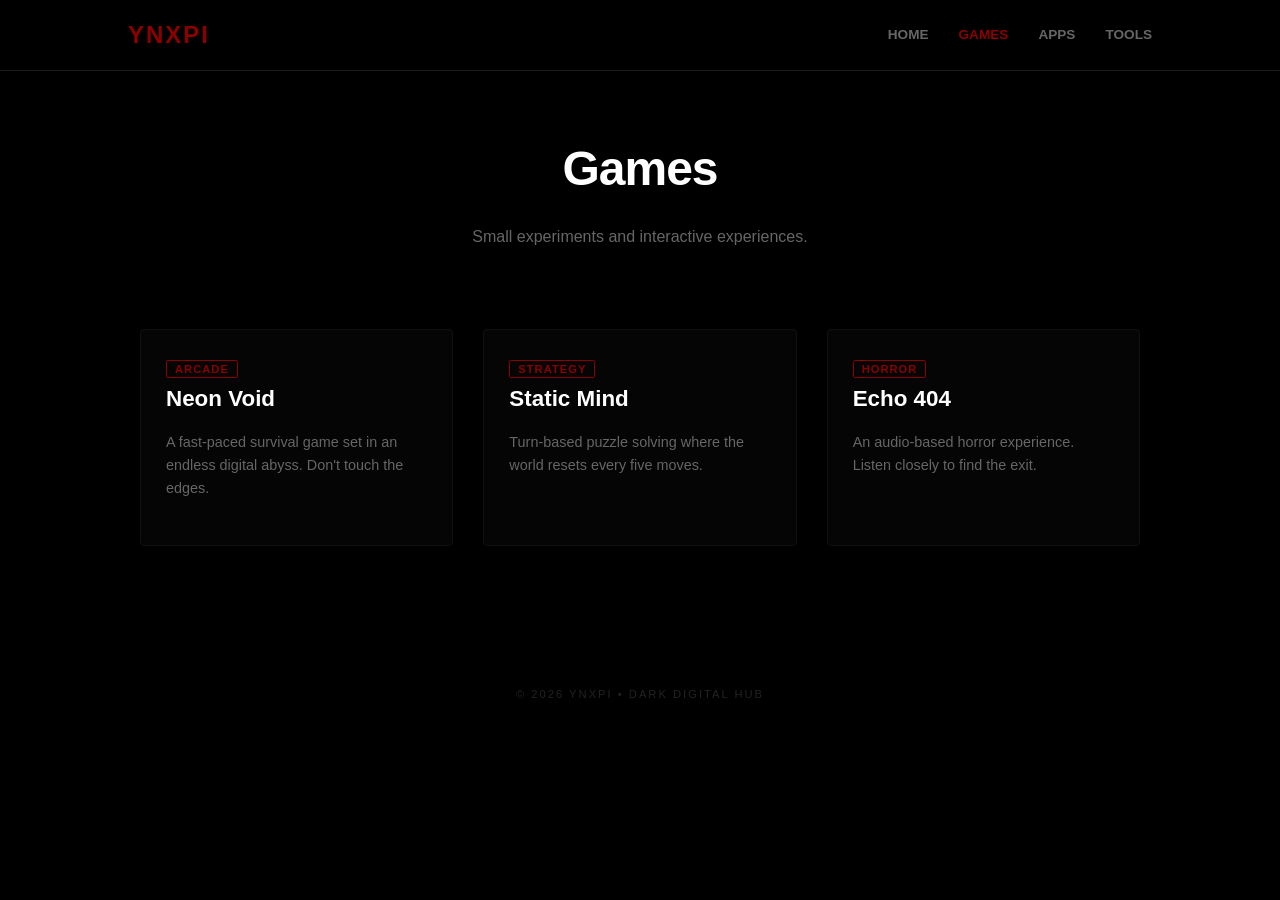
==== games.html @ 05c18042 "Create games.html" ====
<!DOCTYPE html>
<html lang="en">
<head>
    <meta charset="UTF-8">
    <meta name="viewport" content="width=device-width, initial-scale=1.0">
    <title>ynxpi | Games</title>
    <style>
        :root {
            --bg-black: #000000;
            --card-bg: #050505;
            --accent-red: #8b0000;
            --accent-bright: #ff0000;
            --text-main: #ffffff;
            --text-dim: #666666;
            --nav-height: 70px;
        }

        body {
            background-color: var(--bg-black);
            color: var(--text-main);
            font-family: 'Inter', -apple-system, sans-serif;
            margin: 0;
            line-height: 1.6;
        }

        /* Navigation */
        nav {
            height: var(--nav-height);
            background-color: rgba(0, 0, 0, 0.9);
            display: flex;
            align-items: center;
            justify-content: space-between;
            padding: 0 10%;
            position: sticky;
            top: 0;
            z-index: 1000;
            border-bottom: 1px solid #1a1a1a;
        }

        .logo {
            font-size: 1.5rem;
            font-weight: 800;
            letter-spacing: 2px;
            color: var(--accent-red);
            text-decoration: none;
            text-transform: uppercase;
        }

        .nav-links {
            display: flex;
            gap: 30px;
        }

        .nav-links a {
            color: var(--text-dim);
            text-decoration: none;
            font-size: 0.85rem;
            font-weight: 600;
            text-transform: uppercase;
            transition: 0.3s;
        }

        .nav-links a:hover, .nav-links a.active {
            color: var(--accent-red);
        }

        /* Container */
        .container {
            max-width: 1000px;
            margin: 60px auto;
            padding: 0 20px;
        }

        header {
            text-align: center;
            margin-bottom: 80px;
        }

        header h1 {
            font-size: 3rem;
            letter-spacing: -1px;
            margin-bottom: 10px;
        }

        header p {
            color: var(--text-dim);
        }

        /* Games Grid */
        .games-grid {
            display: grid;
            grid-template-columns: repeat(auto-fill, minmax(280px, 1fr));
            gap: 30px;
        }

        .game-card {
            background: var(--card-bg);
            border: 1px solid #111;
            padding: 25px;
            border-radius: 4px;
            transition: all 0.4s ease;
            position: relative;
            overflow: hidden;
            text-decoration: none;
            color: inherit;
        }

        /* The Red Glow Hover Effect */
        .game-card:hover {
            border-color: var(--accent-red);
            transform: translateY(-5px);
            box-shadow: 0 10px 30px rgba(139, 0, 0, 0.2);
        }

        .game-card h3 {
            margin: 0 0 10px 0;
            color: var(--text-main);
            font-size: 1.4rem;
        }

        .game-card p {
            color: var(--text-dim);
            font-size: 0.9rem;
            margin-bottom: 20px;
        }

        .tag {
            font-size: 0.7rem;
            text-transform: uppercase;
            color: var(--accent-red);
            font-weight: 800;
            letter-spacing: 1px;
            border: 1px solid var(--accent-red);
            padding: 2px 8px;
            border-radius: 2px;
        }

        footer {
            text-align: center;
            padding: 80px 0;
            color: #222;
            font-size: 0.7rem;
            letter-spacing: 2px;
        }
    </style>
</head>
<body>

    <nav>
        <a href="index.html" class="logo">ynxpi</a>
        <div class="nav-links">
            <a href="index.html">Home</a>
            <a href="games.html" class="active">Games</a>
            <a href="apps.html">Apps</a>
            <a href="tools.html">Tools</a>
        </div>
    </nav>

    <div class="container">
        <header>
            <h1>Games</h1>
            <p>Small experiments and interactive experiences.</p>
        </header>

        <div class="games-grid">
            <a href="#" class="game-card">
                <span class="tag">Arcade</span>
                <h3>Neon Void</h3>
                <p>A fast-paced survival game set in an endless digital abyss. Don't touch the edges.</p>
            </a>

            <a href="#" class="game-card">
                <span class="tag">Strategy</span>
                <h3>Static Mind</h3>
                <p>Turn-based puzzle solving where the world resets every five moves.</p>
            </a>

            <a href="#" class="game-card">
                <span class="tag">Horror</span>
                <h3>Echo 404</h3>
                <p>An audio-based horror experience. Listen closely to find the exit.</p>
            </a>
        </div>
    </div>

    <footer>
        &copy; 2026 YNXPI • DARK DIGITAL HUB
    </footer>

</body>
</html>
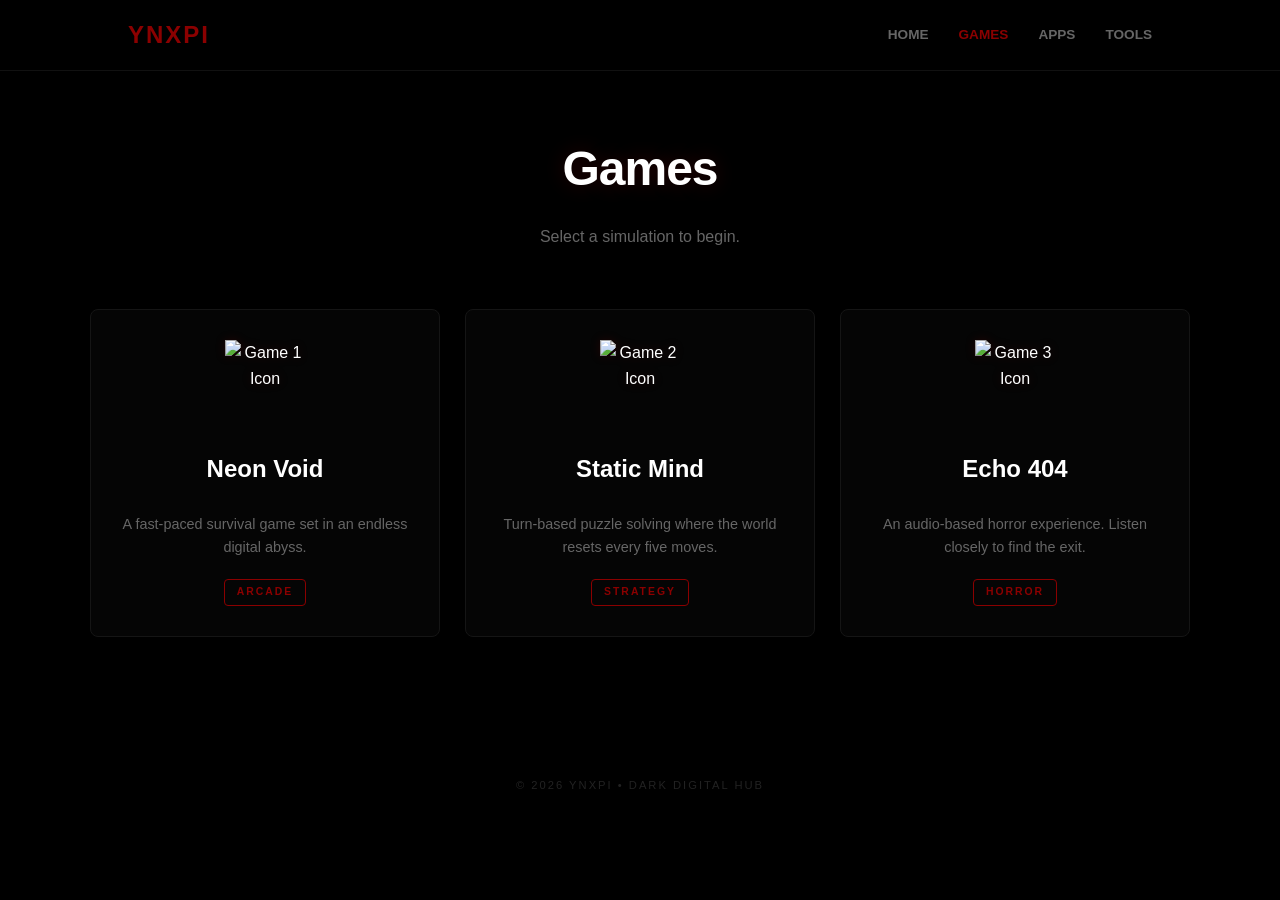
==== commit 23b50650: "Update games.html" ====
--- a/games.html
+++ b/games.html
@@ -9,7 +9,6 @@
             --bg-black: #000000;
             --card-bg: #050505;
             --accent-red: #8b0000;
-            --accent-bright: #ff0000;
             --text-main: #ffffff;
             --text-dim: #666666;
             --nav-height: 70px;
@@ -26,7 +25,7 @@
         /* Navigation */
         nav {
             height: var(--nav-height);
-            background-color: rgba(0, 0, 0, 0.9);
+            background-color: rgba(0, 0, 0, 0.95);
             display: flex;
             align-items: center;
             justify-content: space-between;
@@ -34,7 +33,7 @@
             position: sticky;
             top: 0;
             z-index: 1000;
-            border-bottom: 1px solid #1a1a1a;
+            border-bottom: 1px solid #111;
         }
 
         .logo {
@@ -64,75 +63,96 @@
             color: var(--accent-red);
         }
 
-        /* Container */
+        /* Main Container */
         .container {
-            max-width: 1000px;
+            max-width: 1100px;
             margin: 60px auto;
             padding: 0 20px;
         }
 
         header {
             text-align: center;
-            margin-bottom: 80px;
+            margin-bottom: 60px;
         }
 
         header h1 {
             font-size: 3rem;
+            font-weight: 900;
             letter-spacing: -1px;
-            margin-bottom: 10px;
+            margin: 0;
+            text-shadow: 0 0 20px rgba(139, 0, 0, 0.3);
         }
 
         header p {
             color: var(--text-dim);
+            font-weight: 300;
         }
 
         /* Games Grid */
         .games-grid {
             display: grid;
-            grid-template-columns: repeat(auto-fill, minmax(280px, 1fr));
-            gap: 30px;
+            grid-template-columns: repeat(auto-fill, minmax(300px, 1fr));
+            gap: 25px;
         }
 
         .game-card {
             background: var(--card-bg);
-            border: 1px solid #111;
-            padding: 25px;
-            border-radius: 4px;
-            transition: all 0.4s ease;
-            position: relative;
-            overflow: hidden;
+            border: 1px solid #151515;
+            padding: 30px;
+            border-radius: 8px;
             text-decoration: none;
             color: inherit;
-        }
-
-        /* The Red Glow Hover Effect */
+            transition: all 0.3s ease;
+            display: flex;
+            flex-direction: column;
+            align-items: center; /* Centers the icon and text */
+            text-align: center;
+        }
+
         .game-card:hover {
             border-color: var(--accent-red);
-            transform: translateY(-5px);
+            transform: translateY(-8px);
             box-shadow: 0 10px 30px rgba(139, 0, 0, 0.2);
+            background: #080808;
+        }
+
+        /* Game Icon Styling */
+        .game-icon {
+            width: 80px;
+            height: 80px;
+            margin-bottom: 20px;
+            object-fit: contain;
+            /* Optional: subtle red tint/glow for icons */
+            filter: drop-shadow(0 0 5px rgba(139, 0, 0, 0.2));
+            transition: filter 0.3s ease;
+        }
+
+        .game-card:hover .game-icon {
+            filter: drop-shadow(0 0 10px var(--accent-red));
         }
 
         .game-card h3 {
-            margin: 0 0 10px 0;
+            margin: 10px 0;
+            font-size: 1.5rem;
             color: var(--text-main);
-            font-size: 1.4rem;
         }
 
         .game-card p {
+            font-size: 0.9rem;
             color: var(--text-dim);
-            font-size: 0.9rem;
             margin-bottom: 20px;
+            flex-grow: 1; /* Pushes tags to the bottom */
         }
 
         .tag {
-            font-size: 0.7rem;
+            font-size: 0.65rem;
             text-transform: uppercase;
             color: var(--accent-red);
             font-weight: 800;
-            letter-spacing: 1px;
+            letter-spacing: 2px;
             border: 1px solid var(--accent-red);
-            padding: 2px 8px;
-            border-radius: 2px;
+            padding: 4px 12px;
+            border-radius: 4px;
         }
 
         footer {
@@ -159,27 +179,32 @@
     <div class="container">
         <header>
             <h1>Games</h1>
-            <p>Small experiments and interactive experiences.</p>
+            <p>Select a simulation to begin.</p>
         </header>
 
         <div class="games-grid">
-            <a href="#" class="game-card">
+            
+            <a href="game1/index.html" class="game-card">
+                <img src="icons/game1-icon.png" alt="Game 1 Icon" class="game-icon">
+                <h3>Neon Void</h3>
+                <p>A fast-paced survival game set in an endless digital abyss.</p>
                 <span class="tag">Arcade</span>
-                <h3>Neon Void</h3>
-                <p>A fast-paced survival game set in an endless digital abyss. Don't touch the edges.</p>
             </a>
 
-            <a href="#" class="game-card">
-                <span class="tag">Strategy</span>
+            <a href="game2/index.html" class="game-card">
+                <img src="icons/game2-icon.png" alt="Game 2 Icon" class="game-icon">
                 <h3>Static Mind</h3>
                 <p>Turn-based puzzle solving where the world resets every five moves.</p>
+                <span class="tag">Strategy</span>
             </a>
 
-            <a href="#" class="game-card">
-                <span class="tag">Horror</span>
+            <a href="game3/index.html" class="game-card">
+                <img src="icons/game3-icon.png" alt="Game 3 Icon" class="game-icon">
                 <h3>Echo 404</h3>
                 <p>An audio-based horror experience. Listen closely to find the exit.</p>
+                <span class="tag">Horror</span>
             </a>
+
         </div>
     </div>
 
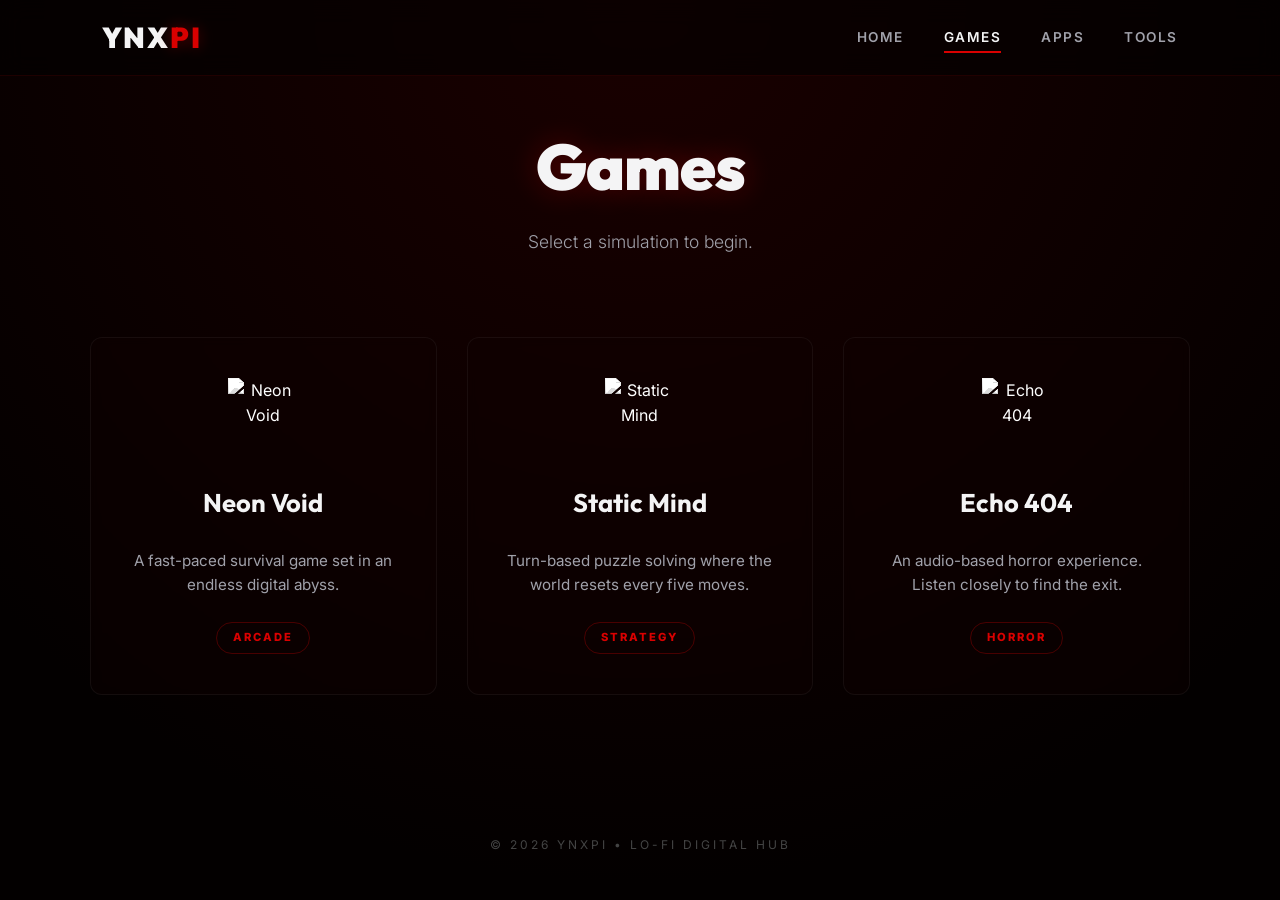
==== commit 642ee194: "Update games.html" ====
--- a/games.html
+++ b/games.html
@@ -4,50 +4,66 @@
     <meta charset="UTF-8">
     <meta name="viewport" content="width=device-width, initial-scale=1.0">
     <title>ynxpi | Games</title>
+    
+    <link rel="preconnect" href="https://fonts.googleapis.com">
+    <link rel="preconnect" href="https://fonts.gstatic.com" crossorigin>
+    <link href="https://fonts.googleapis.com/css2?family=Inter:wght@300;400;600&family=Outfit:wght@700;900&display=swap" rel="stylesheet">
+
     <style>
         :root {
-            --bg-black: #000000;
-            --card-bg: #050505;
-            --accent-red: #8b0000;
-            --text-main: #ffffff;
-            --text-dim: #666666;
-            --nav-height: 70px;
+            --bg-black: #030000;
+            --card-bg: rgba(15, 0, 0, 0.4); /* Translucent for glass effect */
+            --accent-red: #d90000;
+            --accent-glow: #ff1a1a;
+            --text-main: #f4f4f5;
+            --text-dim: #a1a1aa;
+            --nav-height: 75px;
         }
 
         body {
-            background-color: var(--bg-black);
+            background: radial-gradient(circle at 50% 0%, #1a0000 0%, var(--bg-black) 80%);
+            background-attachment: fixed; /* Keeps gradient in place while scrolling */
             color: var(--text-main);
             font-family: 'Inter', -apple-system, sans-serif;
             margin: 0;
             line-height: 1.6;
-        }
-
-        /* Navigation */
+            min-height: 100vh;
+        }
+
+        /* Glassmorphism Navigation */
         nav {
             height: var(--nav-height);
-            background-color: rgba(0, 0, 0, 0.95);
+            background-color: rgba(3, 0, 0, 0.6);
+            backdrop-filter: blur(12px);
+            -webkit-backdrop-filter: blur(12px);
             display: flex;
             align-items: center;
             justify-content: space-between;
-            padding: 0 10%;
+            padding: 0 8%;
             position: sticky;
             top: 0;
             z-index: 1000;
-            border-bottom: 1px solid #111;
+            border-bottom: 1px solid rgba(255, 0, 0, 0.1);
         }
 
         .logo {
-            font-size: 1.5rem;
-            font-weight: 800;
+            font-family: 'Outfit', sans-serif;
+            font-size: 1.8rem;
+            font-weight: 900;
             letter-spacing: 2px;
+            color: var(--text-main);
+            text-decoration: none;
+            text-transform: uppercase;
+        }
+
+        .logo span {
             color: var(--accent-red);
-            text-decoration: none;
-            text-transform: uppercase;
+            text-shadow: 0 0 15px rgba(217, 0, 0, 0.4);
         }
 
         .nav-links {
             display: flex;
-            gap: 30px;
+            gap: 40px;
         }
 
         .nav-links a {
@@ -56,118 +72,178 @@
             font-size: 0.85rem;
             font-weight: 600;
             text-transform: uppercase;
-            transition: 0.3s;
+            letter-spacing: 1.5px;
+            transition: all 0.3s ease;
+            position: relative;
+        }
+
+        .nav-links a::after {
+            content: '';
+            position: absolute;
+            width: 0;
+            height: 2px;
+            bottom: -5px;
+            left: 0;
+            background-color: var(--accent-red);
+            transition: width 0.3s ease;
         }
 
         .nav-links a:hover, .nav-links a.active {
-            color: var(--accent-red);
+            color: var(--text-main);
+        }
+
+        .nav-links a:hover::after, .nav-links a.active::after {
+            width: 100%;
         }
 
         /* Main Container */
         .container {
             max-width: 1100px;
-            margin: 60px auto;
+            margin: 40px auto;
             padding: 0 20px;
+            animation: fadeIn 0.8s ease-out;
         }
 
         header {
             text-align: center;
-            margin-bottom: 60px;
+            margin-bottom: 80px;
         }
 
         header h1 {
-            font-size: 3rem;
+            font-family: 'Outfit', sans-serif;
+            font-size: clamp(2.5rem, 8vw, 4rem);
             font-weight: 900;
             letter-spacing: -1px;
             margin: 0;
-            text-shadow: 0 0 20px rgba(139, 0, 0, 0.3);
+            text-shadow: 0 0 30px rgba(217, 0, 0, 0.3);
         }
 
         header p {
             color: var(--text-dim);
             font-weight: 300;
+            font-size: 1.1rem;
+            margin-top: 10px;
         }
 
         /* Games Grid */
         .games-grid {
             display: grid;
             grid-template-columns: repeat(auto-fill, minmax(300px, 1fr));
-            gap: 25px;
+            gap: 30px;
         }
 
         .game-card {
             background: var(--card-bg);
-            border: 1px solid #151515;
-            padding: 30px;
-            border-radius: 8px;
+            border: 1px solid rgba(255, 255, 255, 0.05);
+            backdrop-filter: blur(5px);
+            padding: 40px 30px;
+            border-radius: 12px;
             text-decoration: none;
             color: inherit;
-            transition: all 0.3s ease;
+            transition: all 0.4s cubic-bezier(0.175, 0.885, 0.32, 1.275);
             display: flex;
             flex-direction: column;
-            align-items: center; /* Centers the icon and text */
+            align-items: center;
             text-align: center;
-        }
-
+            position: relative;
+            overflow: hidden;
+        }
+
+        /* Hover effect: Glow and Lift */
         .game-card:hover {
             border-color: var(--accent-red);
-            transform: translateY(-8px);
-            box-shadow: 0 10px 30px rgba(139, 0, 0, 0.2);
-            background: #080808;
+            transform: translateY(-10px);
+            box-shadow: 0 15px 40px rgba(217, 0, 0, 0.15);
+            background: rgba(20, 0, 0, 0.6);
+        }
+
+        /* Corner accents for a "tech" feel */
+        .game-card::before {
+            content: '';
+            position: absolute;
+            top: 0; left: 0;
+            width: 10px; height: 10px;
+            border-top: 2px solid var(--accent-red);
+            border-left: 2px solid var(--accent-red);
+            opacity: 0;
+            transition: 0.3s;
+        }
+
+        .game-card:hover::before {
+            opacity: 1;
         }
 
         /* Game Icon Styling */
         .game-icon {
-            width: 80px;
-            height: 80px;
-            margin-bottom: 20px;
+            width: 70px;
+            height: 70px;
+            margin-bottom: 25px;
             object-fit: contain;
-            /* Optional: subtle red tint/glow for icons */
-            filter: drop-shadow(0 0 5px rgba(139, 0, 0, 0.2));
-            transition: filter 0.3s ease;
+            filter: grayscale(1) brightness(1.5); /* Makes simple icons look uniform */
+            transition: all 0.4s ease;
         }
 
         .game-card:hover .game-icon {
-            filter: drop-shadow(0 0 10px var(--accent-red));
+            filter: grayscale(0) drop-shadow(0 0 15px var(--accent-red));
+            transform: scale(1.1);
         }
 
         .game-card h3 {
+            font-family: 'Outfit', sans-serif;
             margin: 10px 0;
-            font-size: 1.5rem;
+            font-size: 1.6rem;
             color: var(--text-main);
         }
 
         .game-card p {
-            font-size: 0.9rem;
+            font-size: 0.95rem;
             color: var(--text-dim);
-            margin-bottom: 20px;
-            flex-grow: 1; /* Pushes tags to the bottom */
+            margin-bottom: 25px;
+            flex-grow: 1;
         }
 
         .tag {
-            font-size: 0.65rem;
+            font-size: 0.7rem;
             text-transform: uppercase;
             color: var(--accent-red);
             font-weight: 800;
             letter-spacing: 2px;
-            border: 1px solid var(--accent-red);
-            padding: 4px 12px;
-            border-radius: 4px;
+            border: 1px solid rgba(217, 0, 0, 0.3);
+            padding: 6px 16px;
+            border-radius: 50px; /* Pill shape is more modern */
+            transition: 0.3s;
+        }
+
+        .game-card:hover .tag {
+            background: var(--accent-red);
+            color: white;
+            box-shadow: 0 0 10px var(--accent-red);
         }
 
         footer {
             text-align: center;
-            padding: 80px 0;
-            color: #222;
-            font-size: 0.7rem;
-            letter-spacing: 2px;
+            padding: 100px 0 40px;
+            color: #444;
+            font-size: 0.75rem;
+            letter-spacing: 3px;
+            text-transform: uppercase;
+        }
+
+        @keyframes fadeIn {
+            from { opacity: 0; transform: translateY(20px); }
+            to { opacity: 1; transform: translateY(0); }
+        }
+
+        @media (max-width: 768px) {
+            .nav-links { display: none; }
+            .games-grid { grid-template-columns: 1fr; }
         }
     </style>
 </head>
 <body>
 
     <nav>
-        <a href="index.html" class="logo">ynxpi</a>
+        <a href="index.html" class="logo">ynx<span>pi</span></a>
         <div class="nav-links">
             <a href="index.html">Home</a>
             <a href="games.html" class="active">Games</a>
@@ -185,21 +261,21 @@
         <div class="games-grid">
             
             <a href="game1/index.html" class="game-card">
-                <img src="icons/game1-icon.png" alt="Game 1 Icon" class="game-icon">
+                <img src="icons/game1-icon.png" alt="Neon Void" class="game-icon">
                 <h3>Neon Void</h3>
                 <p>A fast-paced survival game set in an endless digital abyss.</p>
                 <span class="tag">Arcade</span>
             </a>
 
             <a href="game2/index.html" class="game-card">
-                <img src="icons/game2-icon.png" alt="Game 2 Icon" class="game-icon">
+                <img src="icons/game2-icon.png" alt="Static Mind" class="game-icon">
                 <h3>Static Mind</h3>
                 <p>Turn-based puzzle solving where the world resets every five moves.</p>
                 <span class="tag">Strategy</span>
             </a>
 
             <a href="game3/index.html" class="game-card">
-                <img src="icons/game3-icon.png" alt="Game 3 Icon" class="game-icon">
+                <img src="icons/game3-icon.png" alt="Echo 404" class="game-icon">
                 <h3>Echo 404</h3>
                 <p>An audio-based horror experience. Listen closely to find the exit.</p>
                 <span class="tag">Horror</span>
@@ -209,7 +285,7 @@
     </div>
 
     <footer>
-        &copy; 2026 YNXPI • DARK DIGITAL HUB
+        &copy; 2026 YNXPI • LO-FI DIGITAL HUB
     </footer>
 
 </body>
